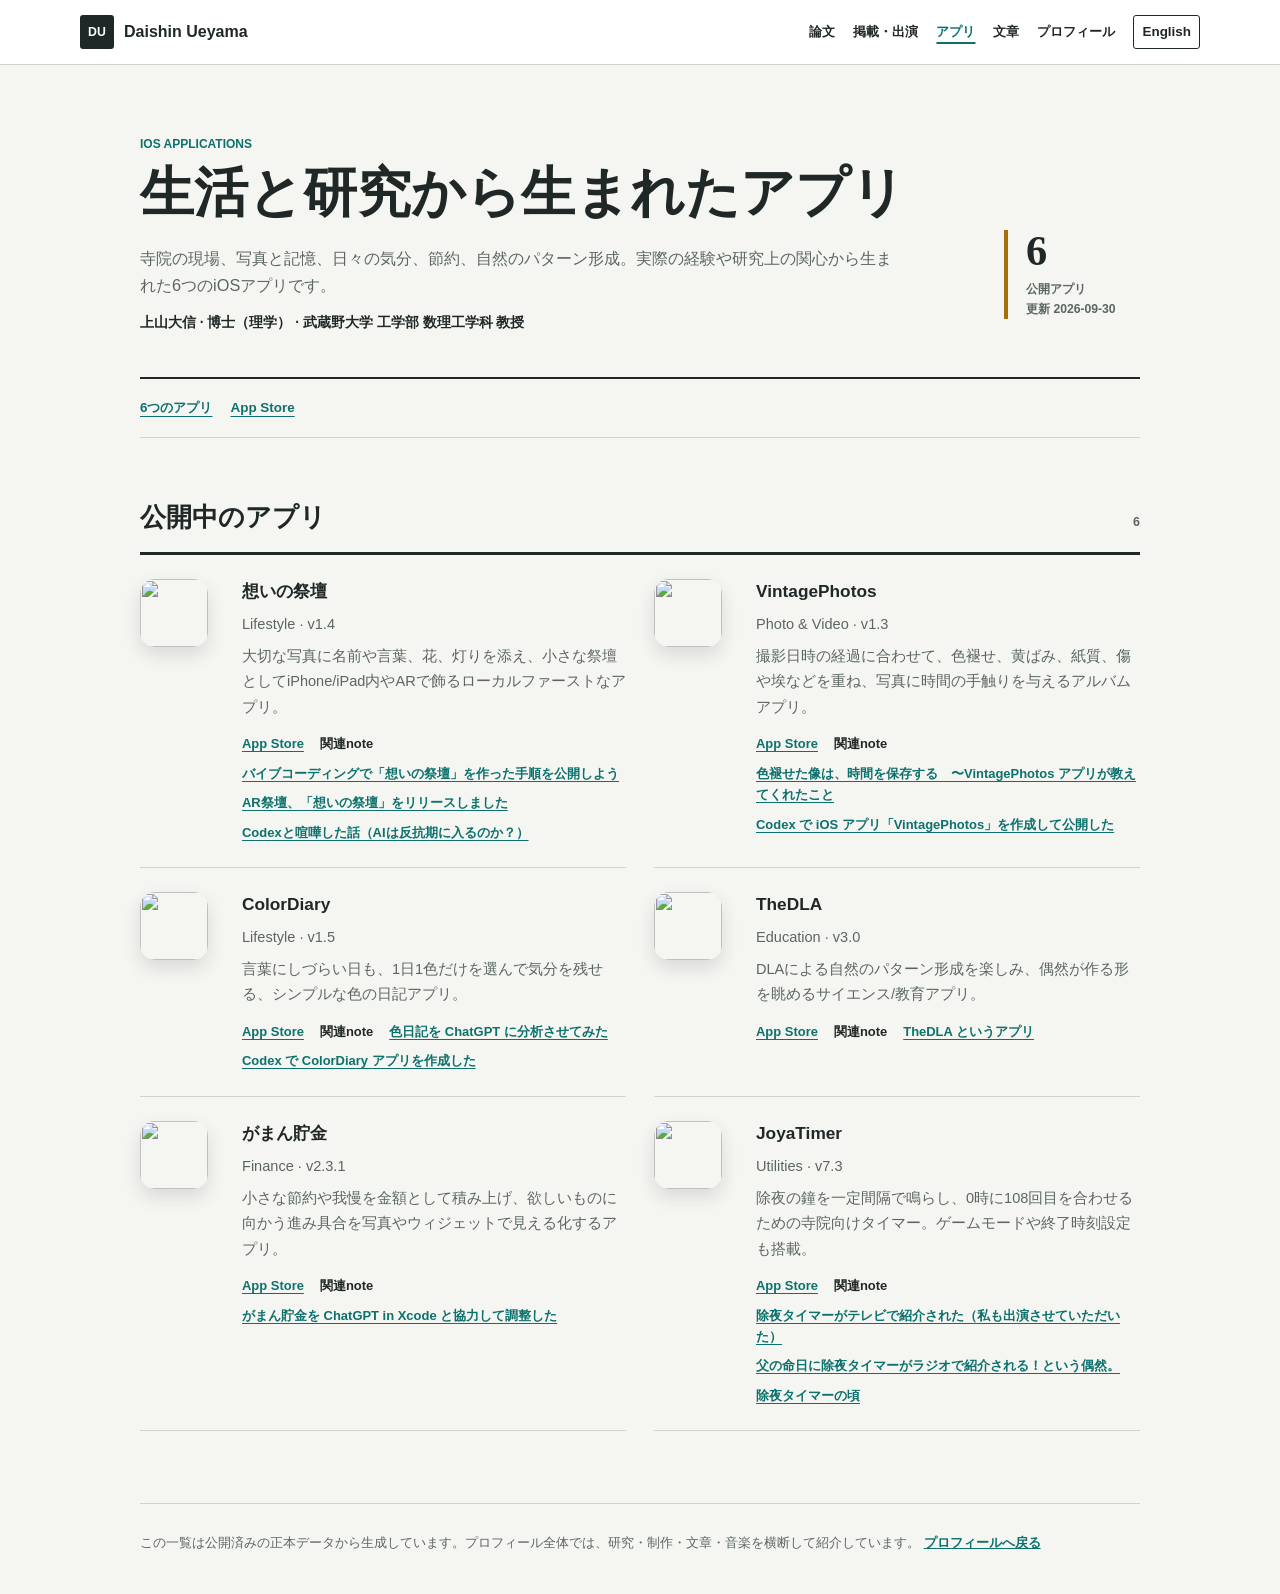
==== apps/index.html @ 74739fe8 "Migrate weekly portfolio curation to dots けろ" ====
<!doctype html>
<html lang="ja">
  <head>
    <!-- Google tag (gtag.js) -->
    <script async src="https://www.googletagmanager.com/gtag/js?id=G-DXZ9TCE8WX"></script>
    <script>
      window.dataLayer = window.dataLayer || [];
      function gtag() { dataLayer.push(arguments); }
      gtag("js", new Date());
      gtag("config", "G-DXZ9TCE8WX");
    </script>
    <meta charset="utf-8">
    <meta name="viewport" content="width=device-width, initial-scale=1">
    <title>上山大信のiOSアプリ | Apps</title>
    <meta name="description" content="想いの祭壇、VintagePhotos、ColorDiary、TheDLA、がまん貯金、JoyaTimer。上山大信が公開する6つのiOSアプリと関連note記事。">
    <meta name="robots" content="index,follow,max-image-preview:large">
    <meta name="color-scheme" content="light">
    <link rel="canonical" href="https://dueyama.github.io/apps/">
    <link rel="alternate" hreflang="ja" href="https://dueyama.github.io/apps/">
    <link rel="alternate" hreflang="en" href="https://dueyama.github.io/en/apps/">
    <link rel="alternate" hreflang="x-default" href="https://dueyama.github.io/en/apps/">
    <link rel="shortcut icon" href="../favicon.ico">
    <link rel="icon" type="image/png" sizes="32x32" href="../assets/icons/favicon-32.png">
    <link rel="apple-touch-icon" sizes="180x180" href="../assets/icons/apple-touch-icon.png">
    <link rel="stylesheet" href="../search-pages.css?v=20260901-search-3">
    <meta property="og:type" content="website">
    <meta property="og:site_name" content="Daishin Ueyama">
    <meta property="og:title" content="上山大信のiOSアプリ | Apps">
    <meta property="og:description" content="想いの祭壇、VintagePhotos、ColorDiary、TheDLA、がまん貯金、JoyaTimer。上山大信が公開する6つのiOSアプリと関連note記事。">
    <meta property="og:url" content="https://dueyama.github.io/apps/">
    <meta property="og:image" content="https://dueyama.github.io/assets/profile/dueyama-twitter.jpg">
    <meta property="og:locale" content="ja_JP">
    <meta name="twitter:card" content="summary">
    <meta name="twitter:site" content="@dueyama">
    <meta name="twitter:title" content="上山大信のiOSアプリ | Apps">
    <meta name="twitter:description" content="想いの祭壇、VintagePhotos、ColorDiary、TheDLA、がまん貯金、JoyaTimer。上山大信が公開する6つのiOSアプリと関連note記事。">
    <meta name="twitter:image" content="https://dueyama.github.io/assets/profile/dueyama-twitter.jpg">
    <script type="application/ld+json">
{
  "@context": "https://schema.org",
  "@graph": [
    {
      "@type": "CollectionPage",
      "@id": "https://dueyama.github.io/apps/#page",
      "url": "https://dueyama.github.io/apps/",
      "name": "上山大信のiOSアプリ | Apps",
      "description": "想いの祭壇、VintagePhotos、ColorDiary、TheDLA、がまん貯金、JoyaTimer。上山大信が公開する6つのiOSアプリと関連note記事。",
      "inLanguage": "ja",
      "dateModified": "2026-09-30T00:00:00+09:00",
      "isPartOf": {
        "@id": "https://dueyama.github.io/#website"
      },
      "about": {
        "@id": "https://dueyama.github.io/#daishin-ueyama"
      },
      "mainEntity": {
        "@id": "https://dueyama.github.io/apps/#collection"
      }
    },
    {
      "@type": "BreadcrumbList",
      "itemListElement": [
        {
          "@type": "ListItem",
          "position": 1,
          "name": "プロフィール",
          "item": "https://dueyama.github.io/"
        },
        {
          "@type": "ListItem",
          "position": 2,
          "name": "生活と研究から生まれたアプリ",
          "item": "https://dueyama.github.io/apps/"
        }
      ]
    },
    {
      "@type": "ItemList",
      "@id": "https://dueyama.github.io/apps/#collection",
      "numberOfItems": 6,
      "itemListElement": [
        {
          "@type": "ListItem",
          "position": 1,
          "item": {
            "@type": "SoftwareApplication",
            "name": "想いの祭壇",
            "url": "https://apps.apple.com/jp/app/%E6%83%B3%E3%81%84%E3%81%AE%E7%A5%AD%E5%A3%87/id6770172873?uo=4",
            "description": "大切な写真に名前や言葉、花、灯りを添え、小さな祭壇としてiPhone/iPad内やARで飾るローカルファーストなアプリ。",
            "applicationCategory": "Lifestyle",
            "operatingSystem": "iOS, iPadOS"
          }
        },
        {
          "@type": "ListItem",
          "position": 2,
          "item": {
            "@type": "SoftwareApplication",
            "name": "VintagePhotos",
            "url": "https://apps.apple.com/jp/app/vintagephotos/id6759186598?uo=4",
            "description": "撮影日時の経過に合わせて、色褪せ、黄ばみ、紙質、傷や埃などを重ね、写真に時間の手触りを与えるアルバムアプリ。",
            "applicationCategory": "Photo & Video",
            "operatingSystem": "iOS, iPadOS"
          }
        },
        {
          "@type": "ListItem",
          "position": 3,
          "item": {
            "@type": "SoftwareApplication",
            "name": "ColorDiary",
            "url": "https://apps.apple.com/jp/app/colordiary/id6759371114?uo=4",
            "description": "言葉にしづらい日も、1日1色だけを選んで気分を残せる、シンプルな色の日記アプリ。",
            "applicationCategory": "Lifestyle",
            "operatingSystem": "iOS, iPadOS"
          }
        },
        {
          "@type": "ListItem",
          "position": 4,
          "item": {
            "@type": "SoftwareApplication",
            "name": "TheDLA",
            "url": "https://apps.apple.com/jp/app/thedla/id506499656?uo=4",
            "description": "DLAによる自然のパターン形成を楽しみ、偶然が作る形を眺めるサイエンス/教育アプリ。",
            "applicationCategory": "Education",
            "operatingSystem": "iOS, iPadOS"
          }
        },
        {
          "@type": "ListItem",
          "position": 5,
          "item": {
            "@type": "SoftwareApplication",
            "name": "がまん貯金",
            "url": "https://apps.apple.com/jp/app/%E3%81%8C%E3%81%BE%E3%82%93%E8%B2%AF%E9%87%91/id1434223708?uo=4",
            "description": "小さな節約や我慢を金額として積み上げ、欲しいものに向かう進み具合を写真やウィジェットで見える化するアプリ。",
            "applicationCategory": "Finance",
            "operatingSystem": "iOS, iPadOS"
          }
        },
        {
          "@type": "ListItem",
          "position": 6,
          "item": {
            "@type": "SoftwareApplication",
            "name": "JoyaTimer",
            "url": "https://apps.apple.com/jp/app/joyatimer/id495395194?uo=4",
            "description": "除夜の鐘を一定間隔で鳴らし、0時に108回目を合わせるための寺院向けタイマー。ゲームモードや終了時刻設定も搭載。",
            "applicationCategory": "Utilities",
            "operatingSystem": "iOS, iPadOS"
          }
        }
      ]
    }
  ]
}
    </script>
  </head>
  <body>
    <a class="skip-link" href="#main">本文へ移動</a>
    <header class="index-header">
      <nav class="index-nav" aria-label="公開物ナビゲーション">
        <a class="index-brand" href="../"><span class="index-brand-mark" aria-hidden="true">DU</span><span>Daishin Ueyama</span></a>
        <div class="index-nav-links"><a href="../publications/">論文</a><a href="../press/">掲載・出演</a><a href="../apps/" aria-current="page">アプリ</a><a href="../writing/">文章</a><a class="index-home-link" href="../">プロフィール</a><a class="index-language" href="../en/apps/">English</a></div>
      </nav>
    </header>
    <main class="index-main" id="main">
      <header class="index-hero">
        <div>
          <p class="index-eyebrow">iOS Applications</p>
          <h1>生活と研究から生まれたアプリ</h1>
          <p class="index-lead">寺院の現場、写真と記憶、日々の気分、節約、自然のパターン形成。実際の経験や研究上の関心から生まれた6つのiOSアプリです。</p>
          <p class="index-owner">上山大信 · 博士（理学） · 武蔵野大学 工学部 数理工学科 教授</p>
        </div>
        <p class="index-count"><strong>6</strong><span>公開アプリ<br>更新 2026-09-30</span></p>
      </header>
      <nav class="index-jump" aria-label="ページ内リンク"><a href="#all-apps">6つのアプリ</a><a href="https://apps.apple.com/jp/developer/daishin-ueyama/id495395197">App Store</a></nav>
      <div class="index-content"><section class="index-group" id="all-apps"><header class="group-heading"><h2>公開中のアプリ</h2><span>6</span></header><ol class="index-list app-list">
            <li class="index-entry app-entry">
              <img class="app-icon" src="https://is1-ssl.mzstatic.com/image/thumb/Purple221/v4/b6/6a/ef/b66aef53-d843-48b5-4963-f162dcc1b55d/icon-0-0-1x_U007epad-0-1-sRGB-85-220.png/100x100bb.jpg" alt="" width="68" height="68" loading="lazy">
              <article class="entry-body">
                <h3><a href="https://apps.apple.com/jp/app/%E6%83%B3%E3%81%84%E3%81%AE%E7%A5%AD%E5%A3%87/id6770172873?uo=4">想いの祭壇</a></h3>
                <p class="entry-detail">Lifestyle · v1.4</p>
                <p class="entry-summary">大切な写真に名前や言葉、花、灯りを添え、小さな祭壇としてiPhone/iPad内やARで飾るローカルファーストなアプリ。</p>
                <ul class="entry-actions"><li><a href="https://apps.apple.com/jp/app/%E6%83%B3%E3%81%84%E3%81%AE%E7%A5%AD%E5%A3%87/id6770172873?uo=4">App Store</a></li><li>関連note</li><li><a href="https://note.com/daishin_ueyama/n/n82e538b62e32">バイブコーディングで「想いの祭壇」を作った手順を公開しよう</a></li><li><a href="https://note.com/daishin_ueyama/n/n3b7febf86439">AR祭壇、「想いの祭壇」をリリースしました</a></li><li><a href="https://note.com/daishin_ueyama/n/na43a81b44255">Codexと喧嘩した話（AIは反抗期に入るのか？）</a></li></ul>
              </article>
            </li>
            <li class="index-entry app-entry">
              <img class="app-icon" src="https://is1-ssl.mzstatic.com/image/thumb/Purple211/v4/a9/2c/a8/a92ca8ef-31f8-dab2-0e7b-8f30edb10635/Icon-0-0-1x_U007epad-0-1-sRGB-85-220.png/100x100bb.jpg" alt="" width="68" height="68" loading="lazy">
              <article class="entry-body">
                <h3><a href="https://apps.apple.com/jp/app/vintagephotos/id6759186598?uo=4">VintagePhotos</a></h3>
                <p class="entry-detail">Photo &amp; Video · v1.3</p>
                <p class="entry-summary">撮影日時の経過に合わせて、色褪せ、黄ばみ、紙質、傷や埃などを重ね、写真に時間の手触りを与えるアルバムアプリ。</p>
                <ul class="entry-actions"><li><a href="https://apps.apple.com/jp/app/vintagephotos/id6759186598?uo=4">App Store</a></li><li>関連note</li><li><a href="https://note.com/daishin_ueyama/n/na47555eedf1b">色褪せた像は、時間を保存する　〜VintagePhotos アプリが教えてくれたこと</a></li><li><a href="https://note.com/daishin_ueyama/n/n7c76212591ed">Codex で iOS アプリ「VintagePhotos」を作成して公開した</a></li></ul>
              </article>
            </li>
            <li class="index-entry app-entry">
              <img class="app-icon" src="https://is1-ssl.mzstatic.com/image/thumb/Purple211/v4/2a/fc/bf/2afcbf76-d89a-c01f-f6f9-d0d47ec75542/Icon-0-0-1x_U007ephone-0-1-sRGB-85-220.png/100x100bb.jpg" alt="" width="68" height="68" loading="lazy">
              <article class="entry-body">
                <h3><a href="https://apps.apple.com/jp/app/colordiary/id6759371114?uo=4">ColorDiary</a></h3>
                <p class="entry-detail">Lifestyle · v1.5</p>
                <p class="entry-summary">言葉にしづらい日も、1日1色だけを選んで気分を残せる、シンプルな色の日記アプリ。</p>
                <ul class="entry-actions"><li><a href="https://apps.apple.com/jp/app/colordiary/id6759371114?uo=4">App Store</a></li><li>関連note</li><li><a href="https://note.com/daishin_ueyama/n/nd2b01600b375">色日記を ChatGPT に分析させてみた</a></li><li><a href="https://note.com/daishin_ueyama/n/nd6d08f731a48">Codex で ColorDiary アプリを作成した</a></li></ul>
              </article>
            </li>
            <li class="index-entry app-entry">
              <img class="app-icon" src="https://is1-ssl.mzstatic.com/image/thumb/Purple211/v4/73/a8/1d/73a81d26-331c-f5c2-6f5d-1b4505779345/TheDLAIcon-0-0-1x_U007epad-0-1-sRGB-85-220.png/100x100bb.jpg" alt="" width="68" height="68" loading="lazy">
              <article class="entry-body">
                <h3><a href="https://apps.apple.com/jp/app/thedla/id506499656?uo=4">TheDLA</a></h3>
                <p class="entry-detail">Education · v3.0</p>
                <p class="entry-summary">DLAによる自然のパターン形成を楽しみ、偶然が作る形を眺めるサイエンス/教育アプリ。</p>
                <ul class="entry-actions"><li><a href="https://apps.apple.com/jp/app/thedla/id506499656?uo=4">App Store</a></li><li>関連note</li><li><a href="https://note.com/daishin_ueyama/n/n79977cfb66d3">TheDLA というアプリ</a></li></ul>
              </article>
            </li>
            <li class="index-entry app-entry">
              <img class="app-icon" src="https://is1-ssl.mzstatic.com/image/thumb/Purple211/v4/ae/d0/48/aed048a6-d3ce-c057-b118-0dc5aced782f/Icon-0-0-1x_U007ephone-0-1-sRGB-85-220.png/100x100bb.jpg" alt="" width="68" height="68" loading="lazy">
              <article class="entry-body">
                <h3><a href="https://apps.apple.com/jp/app/%E3%81%8C%E3%81%BE%E3%82%93%E8%B2%AF%E9%87%91/id1434223708?uo=4">がまん貯金</a></h3>
                <p class="entry-detail">Finance · v2.3.1</p>
                <p class="entry-summary">小さな節約や我慢を金額として積み上げ、欲しいものに向かう進み具合を写真やウィジェットで見える化するアプリ。</p>
                <ul class="entry-actions"><li><a href="https://apps.apple.com/jp/app/%E3%81%8C%E3%81%BE%E3%82%93%E8%B2%AF%E9%87%91/id1434223708?uo=4">App Store</a></li><li>関連note</li><li><a href="https://note.com/daishin_ueyama/n/n096a9420d8de">がまん貯金を ChatGPT in Xcode と協力して調整した</a></li></ul>
              </article>
            </li>
            <li class="index-entry app-entry">
              <img class="app-icon" src="https://is1-ssl.mzstatic.com/image/thumb/Purple211/v4/38/37/47/38374787-36f9-3853-4c1c-126cd3ba6102/JoyaTimerIcon-0-0-1x_U007epad-0-1-sRGB-85-220.png/100x100bb.jpg" alt="" width="68" height="68" loading="lazy">
              <article class="entry-body">
                <h3><a href="https://apps.apple.com/jp/app/joyatimer/id495395194?uo=4">JoyaTimer</a></h3>
                <p class="entry-detail">Utilities · v7.3</p>
                <p class="entry-summary">除夜の鐘を一定間隔で鳴らし、0時に108回目を合わせるための寺院向けタイマー。ゲームモードや終了時刻設定も搭載。</p>
                <ul class="entry-actions"><li><a href="https://apps.apple.com/jp/app/joyatimer/id495395194?uo=4">App Store</a></li><li>関連note</li><li><a href="https://note.com/daishin_ueyama/n/n2604ac1bb183">除夜タイマーがテレビで紹介された（私も出演させていただいた）</a></li><li><a href="https://note.com/daishin_ueyama/n/n0249114826bd">父の命日に除夜タイマーがラジオで紹介される！という偶然。</a></li><li><a href="https://note.com/daishin_ueyama/n/n0b44d8f33c35">除夜タイマーの頃</a></li></ul>
              </article>
            </li></ol></section>
      </div>
      <footer class="index-footer"><p>この一覧は公開済みの正本データから生成しています。プロフィール全体では、研究・制作・文章・音楽を横断して紹介しています。 <a href="../">プロフィールへ戻る</a></p></footer>
    </main>
  </body>
</html>
---- search-pages.css ----
:root {
  color-scheme: light;
  --paper: #ffffff;
  --ground: #f5f6f2;
  --ink: #202827;
  --muted: #5b6663;
  --line: #ced5d1;
  --teal: #0d716d;
  --teal-soft: #dcefed;
  --gold: #a76f0b;
  --gold-soft: #f8edcf;
  --coral: #b34f3d;
  --blue: #335f89;
}

* {
  box-sizing: border-box;
}

html {
  scroll-behavior: smooth;
}

body {
  margin: 0;
  background: var(--ground);
  color: var(--ink);
  font-family: Inter, "Helvetica Neue", Arial, "Hiragino Kaku Gothic ProN", "Yu Gothic", sans-serif;
  line-height: 1.65;
}

a {
  color: inherit;
}

.skip-link {
  position: fixed;
  z-index: 100;
  top: 8px;
  left: 8px;
  transform: translateY(-160%);
  border-radius: 3px;
  padding: 8px 12px;
  background: var(--ink);
  color: #fff;
}

.skip-link:focus {
  transform: none;
}

.index-header {
  position: sticky;
  z-index: 20;
  top: 0;
  border-bottom: 1px solid var(--line);
  background: rgba(255, 255, 255, 0.96);
}

.index-nav {
  display: flex;
  width: min(100% - 40px, 1120px);
  min-height: 64px;
  margin: 0 auto;
  align-items: center;
  justify-content: space-between;
  gap: 24px;
}

.index-brand {
  display: inline-flex;
  align-items: center;
  gap: 10px;
  font-weight: 900;
  text-decoration: none;
}

.index-brand-mark {
  display: inline-grid;
  width: 34px;
  height: 34px;
  place-items: center;
  border-radius: 3px;
  background: var(--ink);
  color: #fff;
  font-size: 0.77rem;
}

.index-nav-links {
  display: flex;
  min-width: 0;
  align-items: center;
  gap: 18px;
  overflow-x: auto;
  font-size: 0.84rem;
  font-weight: 800;
  scrollbar-width: none;
  white-space: nowrap;
}

.index-nav-links::-webkit-scrollbar {
  display: none;
}

.index-nav-links a {
  text-decoration: none;
}

.index-nav-links a[aria-current="page"] {
  color: var(--teal);
  text-decoration: underline;
  text-decoration-thickness: 2px;
  text-underline-offset: 6px;
}

.index-language {
  border: 1px solid var(--ink);
  border-radius: 3px;
  padding: 5px 8px;
}

.index-main {
  width: min(100% - 40px, 1000px);
  margin: 0 auto;
}

.index-hero {
  display: grid;
  grid-template-columns: minmax(0, 1fr) auto;
  gap: 36px;
  align-items: end;
  border-bottom: 2px solid var(--ink);
  padding: 70px 0 42px;
}

.index-eyebrow {
  margin: 0 0 10px;
  color: var(--teal);
  font-size: 0.75rem;
  font-weight: 900;
  text-transform: uppercase;
}

.index-hero h1 {
  max-width: 800px;
  margin: 0;
  font-family: Georgia, "Yu Mincho", serif;
  font-size: 3.35rem;
  font-weight: 700;
  line-height: 1.08;
}

.index-lead {
  max-width: 760px;
  margin: 22px 0 0;
  color: var(--muted);
  font-size: 1.02rem;
}

.index-owner {
  margin: 14px 0 0;
  color: var(--ink);
  font-size: 0.86rem;
  font-weight: 800;
}

.index-count {
  min-width: 136px;
  border-left: 4px solid var(--gold);
  padding-left: 18px;
}

.index-count strong,
.index-count span {
  display: block;
}

.index-count strong {
  font-family: Georgia, serif;
  font-size: 2.65rem;
  line-height: 1;
}

.index-count span {
  margin-top: 7px;
  color: var(--muted);
  font-size: 0.76rem;
  font-weight: 800;
}

.index-jump {
  display: flex;
  flex-wrap: wrap;
  gap: 10px 18px;
  border-bottom: 1px solid var(--line);
  padding: 18px 0;
  font-size: 0.84rem;
  font-weight: 850;
}

.index-jump a {
  color: var(--teal);
  text-underline-offset: 4px;
}

.index-content {
  padding: 20px 0 72px;
}

.index-group {
  padding-top: 38px;
}

.group-heading {
  display: flex;
  align-items: baseline;
  justify-content: space-between;
  gap: 24px;
  border-bottom: 3px solid var(--ink);
  padding-bottom: 12px;
}

.group-heading h2 {
  margin: 0;
  font-family: Georgia, "Yu Mincho", serif;
  font-size: 1.65rem;
}

.group-heading span {
  color: var(--muted);
  font-size: 0.78rem;
  font-weight: 850;
}

.index-list {
  margin: 0;
  padding: 0;
  list-style: none;
}

.index-entry {
  display: grid;
  grid-template-columns: 112px minmax(0, 1fr);
  gap: 28px;
  border-bottom: 1px solid var(--line);
  padding: 24px 0;
}

.entry-meta {
  margin: 0;
  color: var(--muted);
  font-size: 0.77rem;
  font-weight: 850;
  line-height: 1.5;
}

.entry-body {
  min-width: 0;
}

.entry-body h3 {
  margin: 0;
  font-size: 1.08rem;
  line-height: 1.45;
}

.entry-body h3 a {
  text-decoration-color: transparent;
  text-underline-offset: 4px;
}

.entry-body h3 a:hover {
  color: var(--teal);
  text-decoration-color: currentColor;
}

.entry-detail,
.entry-summary {
  margin: 8px 0 0;
  color: var(--muted);
  font-size: 0.91rem;
}

.entry-summary {
  line-height: 1.75;
}

.entry-actions,
.source-links {
  display: flex;
  flex-wrap: wrap;
  gap: 8px 16px;
  margin: 13px 0 0;
  padding: 0;
  list-style: none;
  font-size: 0.81rem;
  font-weight: 850;
}

.entry-actions a,
.source-links a {
  color: var(--teal);
  text-underline-offset: 3px;
}

.press-entry {
  grid-template-columns: 120px minmax(0, 1fr);
}

.press-medium {
  display: inline-block;
  margin-top: 7px;
  border-radius: 3px;
  padding: 3px 6px;
  background: var(--teal-soft);
  color: #155e5a;
  font-size: 0.7rem;
}

.app-list {
  display: grid;
  grid-template-columns: repeat(2, minmax(0, 1fr));
  gap: 0 28px;
}

.app-entry {
  grid-template-columns: 74px minmax(0, 1fr);
}

.app-icon {
  width: 68px;
  height: 68px;
  border-radius: 15px;
  object-fit: cover;
  box-shadow: 0 8px 18px rgba(32, 40, 39, 0.13);
}

.writing-entry {
  grid-template-columns: 40px minmax(0, 1fr);
}

.writing-number {
  color: var(--coral);
  font-family: Georgia, serif;
  font-size: 1.55rem;
  font-weight: 700;
}

.writing-entry .entry-summary {
  border-left: 3px solid var(--gold);
  padding-left: 16px;
}

.index-footer {
  border-top: 1px solid var(--line);
  padding: 28px 0 40px;
  color: var(--muted);
  font-size: 0.82rem;
}

.index-footer p {
  margin: 0;
}

.index-footer a {
  color: var(--teal);
  font-weight: 850;
}

@media (max-width: 760px) {
  .index-nav {
    width: min(100% - 24px, 1120px);
    gap: 12px;
  }

  .index-brand span:last-child {
    display: none;
  }

  .index-nav-links {
    gap: 13px;
  }

  .index-nav-links a:not([aria-current="page"]):not(.index-home-link):not(.index-language) {
    display: none;
  }

  .index-main {
    width: min(100% - 28px, 1000px);
  }

  .index-hero {
    grid-template-columns: 1fr;
    gap: 22px;
    padding: 44px 0 30px;
  }

  .index-hero h1 {
    font-size: 2.35rem;
  }

  .index-count {
    display: flex;
    align-items: baseline;
    gap: 10px;
  }

  .index-count strong {
    font-size: 2rem;
  }

  .index-entry,
  .press-entry {
    grid-template-columns: 1fr;
    gap: 8px;
    padding: 20px 0;
  }

  .app-list {
    grid-template-columns: 1fr;
  }

  .app-entry {
    grid-template-columns: 66px minmax(0, 1fr);
    gap: 16px;
  }

  .writing-entry {
    grid-template-columns: 34px minmax(0, 1fr);
    gap: 12px;
  }

  .group-heading h2 {
    font-size: 1.35rem;
  }
}
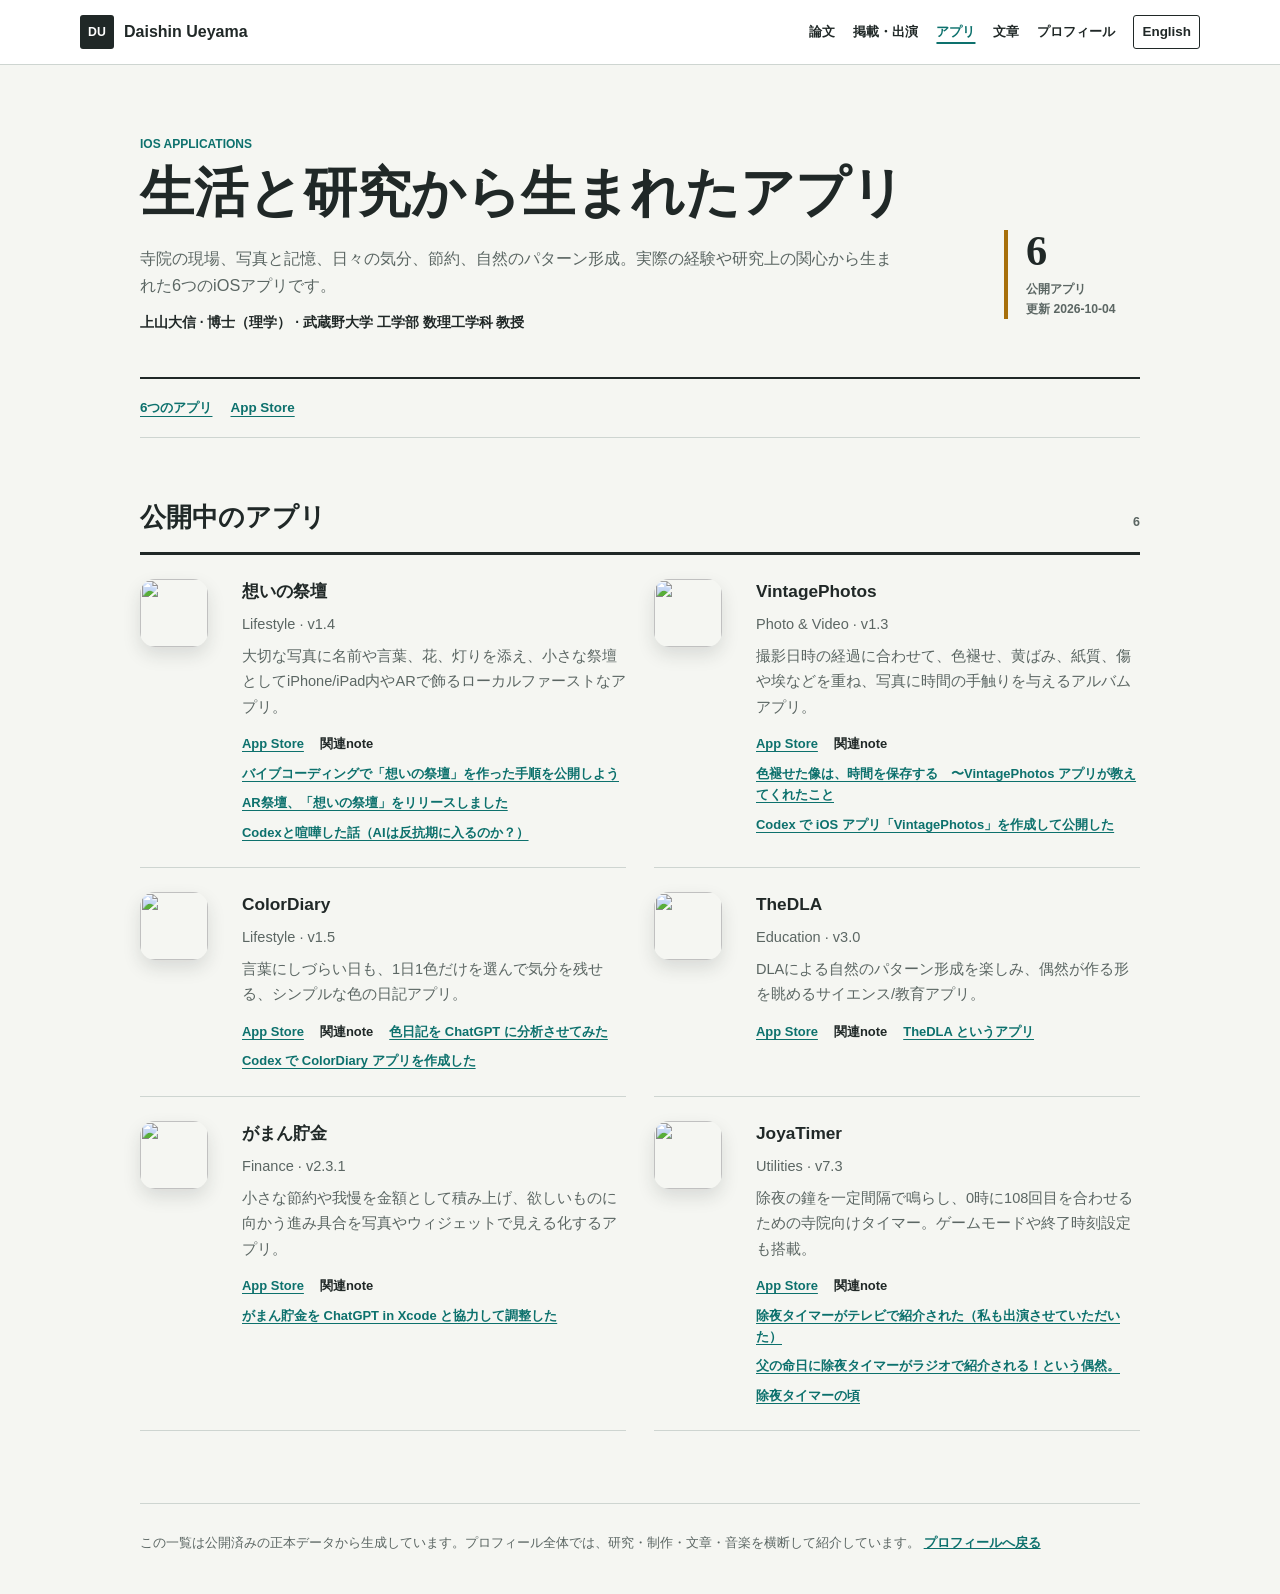
==== commit b4e8898c: "Weekly portfolio update 2026-10-04" ====
--- a/apps/index.html
+++ b/apps/index.html
@@ -46,7 +46,7 @@
       "name": "上山大信のiOSアプリ | Apps",
       "description": "想いの祭壇、VintagePhotos、ColorDiary、TheDLA、がまん貯金、JoyaTimer。上山大信が公開する6つのiOSアプリと関連note記事。",
       "inLanguage": "ja",
-      "dateModified": "2026-09-30T00:00:00+09:00",
+      "dateModified": "2026-10-04T00:00:00+09:00",
       "isPartOf": {
         "@id": "https://dueyama.github.io/#website"
       },
@@ -173,7 +173,7 @@
           <p class="index-lead">寺院の現場、写真と記憶、日々の気分、節約、自然のパターン形成。実際の経験や研究上の関心から生まれた6つのiOSアプリです。</p>
           <p class="index-owner">上山大信 · 博士（理学） · 武蔵野大学 工学部 数理工学科 教授</p>
         </div>
-        <p class="index-count"><strong>6</strong><span>公開アプリ<br>更新 2026-09-30</span></p>
+        <p class="index-count"><strong>6</strong><span>公開アプリ<br>更新 2026-10-04</span></p>
       </header>
       <nav class="index-jump" aria-label="ページ内リンク"><a href="#all-apps">6つのアプリ</a><a href="https://apps.apple.com/jp/developer/daishin-ueyama/id495395197">App Store</a></nav>
       <div class="index-content"><section class="index-group" id="all-apps"><header class="group-heading"><h2>公開中のアプリ</h2><span>6</span></header><ol class="index-list app-list">
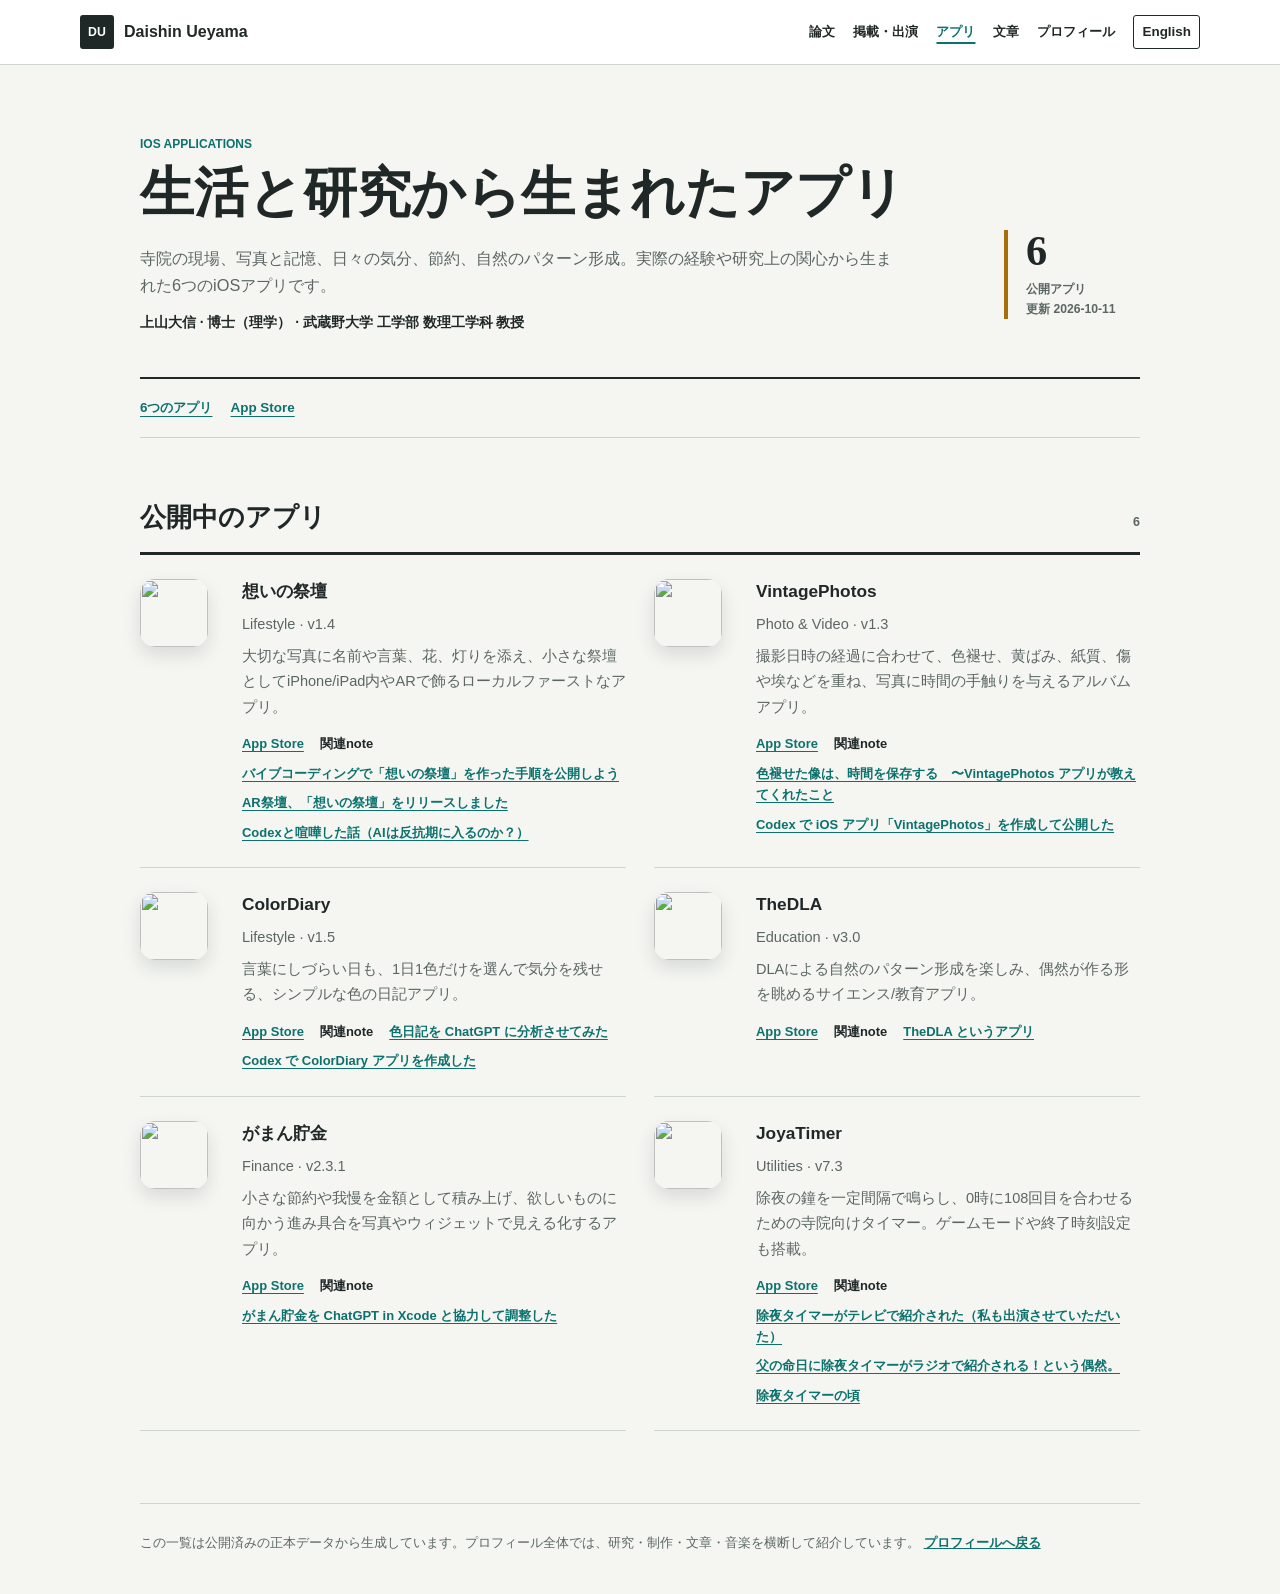
==== commit 697e1161: "Update weekly portfolio for October 12–18, 2026" ====
--- a/apps/index.html
+++ b/apps/index.html
@@ -46,7 +46,7 @@
       "name": "上山大信のiOSアプリ | Apps",
       "description": "想いの祭壇、VintagePhotos、ColorDiary、TheDLA、がまん貯金、JoyaTimer。上山大信が公開する6つのiOSアプリと関連note記事。",
       "inLanguage": "ja",
-      "dateModified": "2026-10-04T00:00:00+09:00",
+      "dateModified": "2026-10-11T00:00:00+09:00",
       "isPartOf": {
         "@id": "https://dueyama.github.io/#website"
       },
@@ -173,7 +173,7 @@
           <p class="index-lead">寺院の現場、写真と記憶、日々の気分、節約、自然のパターン形成。実際の経験や研究上の関心から生まれた6つのiOSアプリです。</p>
           <p class="index-owner">上山大信 · 博士（理学） · 武蔵野大学 工学部 数理工学科 教授</p>
         </div>
-        <p class="index-count"><strong>6</strong><span>公開アプリ<br>更新 2026-10-04</span></p>
+        <p class="index-count"><strong>6</strong><span>公開アプリ<br>更新 2026-10-11</span></p>
       </header>
       <nav class="index-jump" aria-label="ページ内リンク"><a href="#all-apps">6つのアプリ</a><a href="https://apps.apple.com/jp/developer/daishin-ueyama/id495395197">App Store</a></nav>
       <div class="index-content"><section class="index-group" id="all-apps"><header class="group-heading"><h2>公開中のアプリ</h2><span>6</span></header><ol class="index-list app-list">
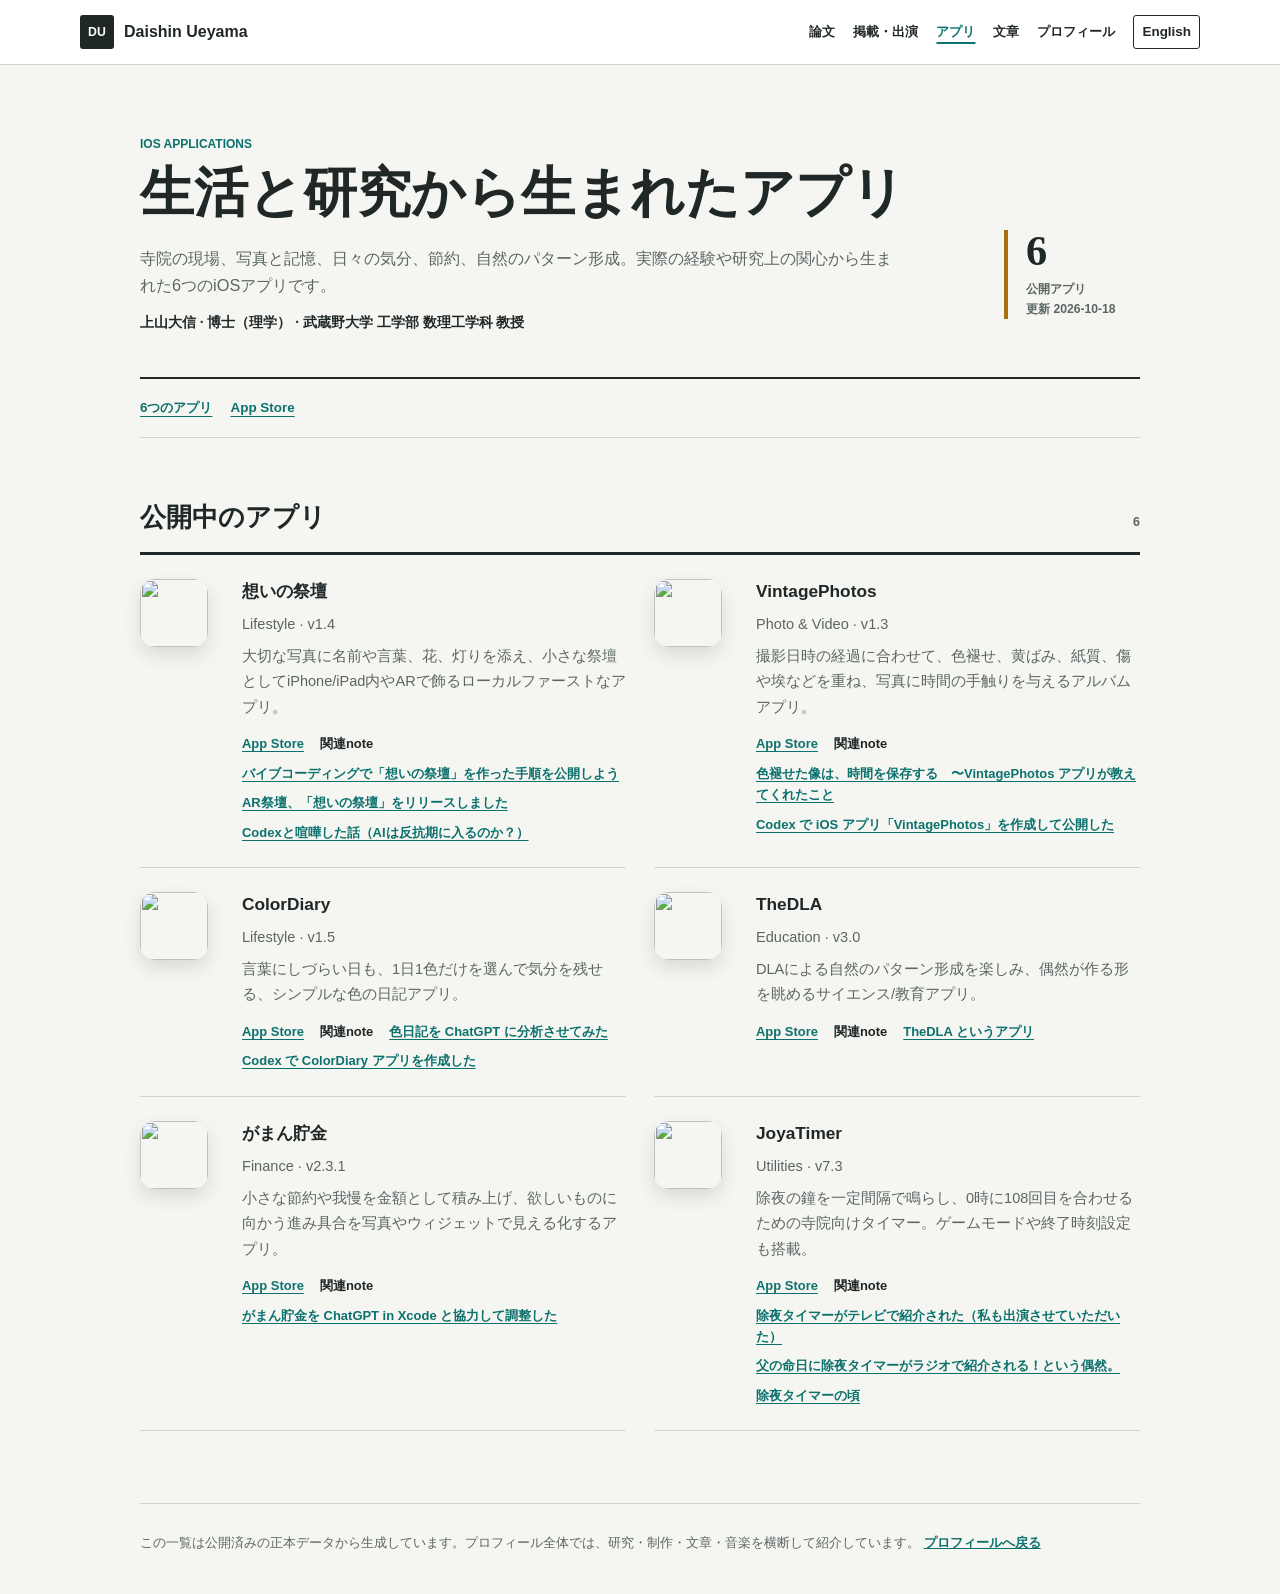
==== commit 2d9eac86: "Update weekly portfolio for October 19–25, 2026" ====
--- a/apps/index.html
+++ b/apps/index.html
@@ -46,7 +46,7 @@
       "name": "上山大信のiOSアプリ | Apps",
       "description": "想いの祭壇、VintagePhotos、ColorDiary、TheDLA、がまん貯金、JoyaTimer。上山大信が公開する6つのiOSアプリと関連note記事。",
       "inLanguage": "ja",
-      "dateModified": "2026-10-11T00:00:00+09:00",
+      "dateModified": "2026-10-18T00:00:00+09:00",
       "isPartOf": {
         "@id": "https://dueyama.github.io/#website"
       },
@@ -173,7 +173,7 @@
           <p class="index-lead">寺院の現場、写真と記憶、日々の気分、節約、自然のパターン形成。実際の経験や研究上の関心から生まれた6つのiOSアプリです。</p>
           <p class="index-owner">上山大信 · 博士（理学） · 武蔵野大学 工学部 数理工学科 教授</p>
         </div>
-        <p class="index-count"><strong>6</strong><span>公開アプリ<br>更新 2026-10-11</span></p>
+        <p class="index-count"><strong>6</strong><span>公開アプリ<br>更新 2026-10-18</span></p>
       </header>
       <nav class="index-jump" aria-label="ページ内リンク"><a href="#all-apps">6つのアプリ</a><a href="https://apps.apple.com/jp/developer/daishin-ueyama/id495395197">App Store</a></nav>
       <div class="index-content"><section class="index-group" id="all-apps"><header class="group-heading"><h2>公開中のアプリ</h2><span>6</span></header><ol class="index-list app-list">
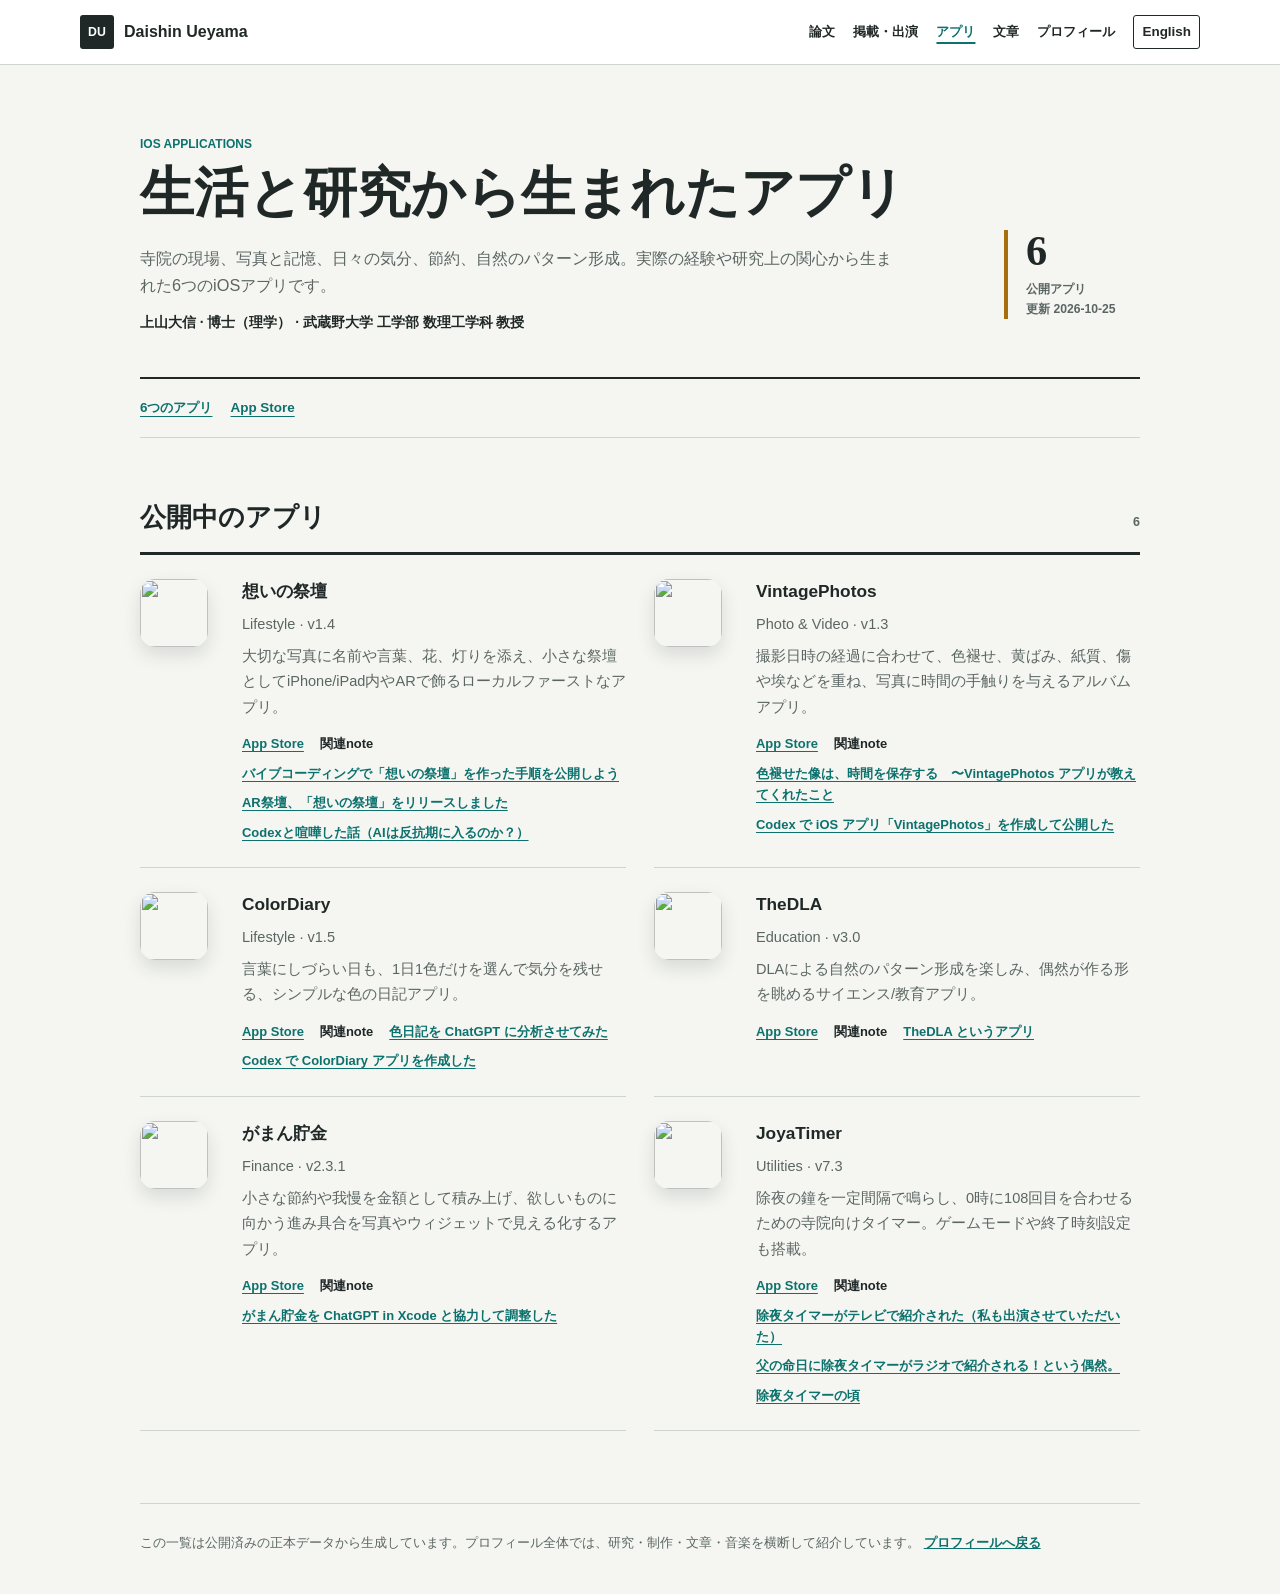
==== commit 2ab49e07: "Update weekly portfolio for October 26–November 1, 2026" ====
--- a/apps/index.html
+++ b/apps/index.html
@@ -46,7 +46,7 @@
       "name": "上山大信のiOSアプリ | Apps",
       "description": "想いの祭壇、VintagePhotos、ColorDiary、TheDLA、がまん貯金、JoyaTimer。上山大信が公開する6つのiOSアプリと関連note記事。",
       "inLanguage": "ja",
-      "dateModified": "2026-10-18T00:00:00+09:00",
+      "dateModified": "2026-10-25T00:00:00+09:00",
       "isPartOf": {
         "@id": "https://dueyama.github.io/#website"
       },
@@ -173,7 +173,7 @@
           <p class="index-lead">寺院の現場、写真と記憶、日々の気分、節約、自然のパターン形成。実際の経験や研究上の関心から生まれた6つのiOSアプリです。</p>
           <p class="index-owner">上山大信 · 博士（理学） · 武蔵野大学 工学部 数理工学科 教授</p>
         </div>
-        <p class="index-count"><strong>6</strong><span>公開アプリ<br>更新 2026-10-18</span></p>
+        <p class="index-count"><strong>6</strong><span>公開アプリ<br>更新 2026-10-25</span></p>
       </header>
       <nav class="index-jump" aria-label="ページ内リンク"><a href="#all-apps">6つのアプリ</a><a href="https://apps.apple.com/jp/developer/daishin-ueyama/id495395197">App Store</a></nav>
       <div class="index-content"><section class="index-group" id="all-apps"><header class="group-heading"><h2>公開中のアプリ</h2><span>6</span></header><ol class="index-list app-list">
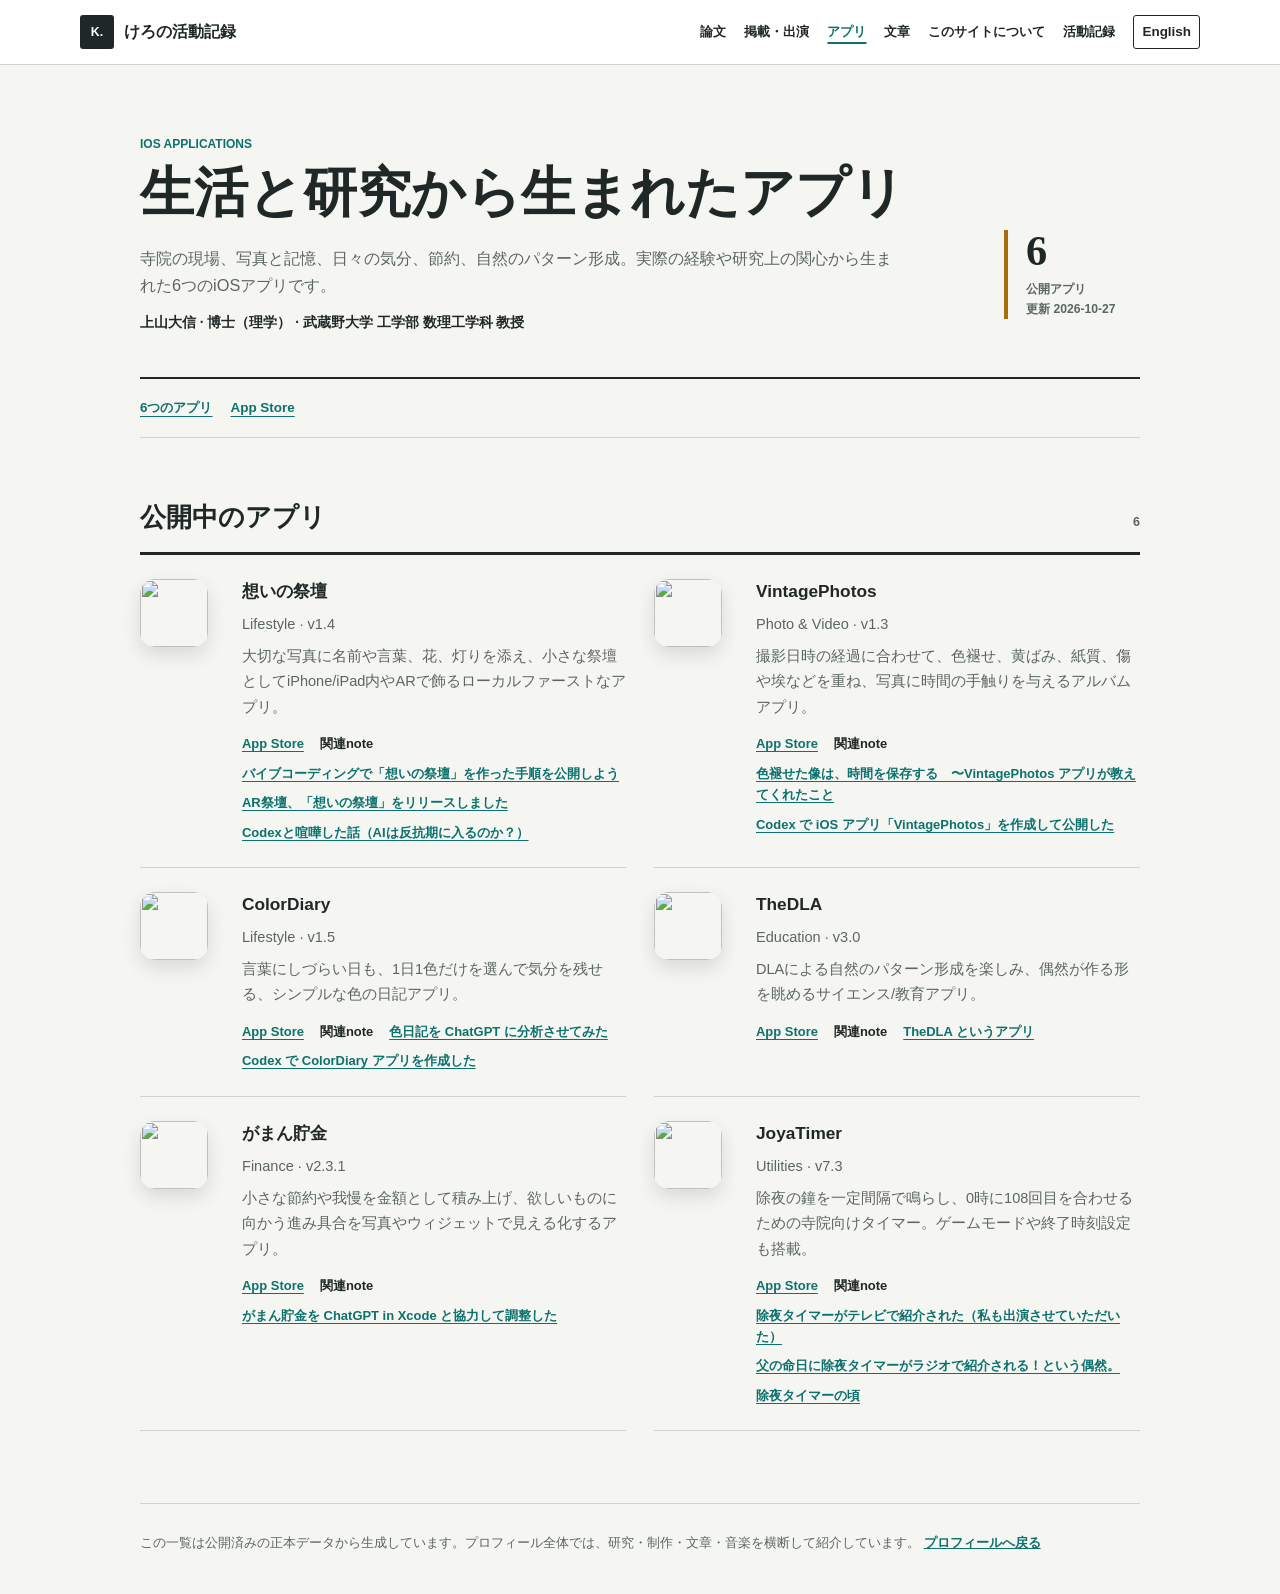
==== commit ff7a8d77: "Present the profile as Kero’s AI-edited activity journal with bilingual About pages" ====
--- a/apps/index.html
+++ b/apps/index.html
@@ -46,7 +46,7 @@
       "name": "上山大信のiOSアプリ | Apps",
       "description": "想いの祭壇、VintagePhotos、ColorDiary、TheDLA、がまん貯金、JoyaTimer。上山大信が公開する6つのiOSアプリと関連note記事。",
       "inLanguage": "ja",
-      "dateModified": "2026-10-25T00:00:00+09:00",
+      "dateModified": "2026-10-27T00:00:00+09:00",
       "isPartOf": {
         "@id": "https://dueyama.github.io/#website"
       },
@@ -63,7 +63,7 @@
         {
           "@type": "ListItem",
           "position": 1,
-          "name": "プロフィール",
+          "name": "活動記録",
           "item": "https://dueyama.github.io/"
         },
         {
@@ -161,8 +161,8 @@
     <a class="skip-link" href="#main">本文へ移動</a>
     <header class="index-header">
       <nav class="index-nav" aria-label="公開物ナビゲーション">
-        <a class="index-brand" href="../"><span class="index-brand-mark" aria-hidden="true">DU</span><span>Daishin Ueyama</span></a>
-        <div class="index-nav-links"><a href="../publications/">論文</a><a href="../press/">掲載・出演</a><a href="../apps/" aria-current="page">アプリ</a><a href="../writing/">文章</a><a class="index-home-link" href="../">プロフィール</a><a class="index-language" href="../en/apps/">English</a></div>
+        <a class="index-brand" href="../"><span class="index-brand-mark" aria-hidden="true">K.</span><span>けろの活動記録</span></a>
+        <div class="index-nav-links"><a href="../publications/">論文</a><a href="../press/">掲載・出演</a><a href="../apps/" aria-current="page">アプリ</a><a href="../writing/">文章</a><a href="../about/">このサイトについて</a><a class="index-home-link" href="../">活動記録</a><a class="index-language" href="../en/apps/">English</a></div>
       </nav>
     </header>
     <main class="index-main" id="main">
@@ -173,7 +173,7 @@
           <p class="index-lead">寺院の現場、写真と記憶、日々の気分、節約、自然のパターン形成。実際の経験や研究上の関心から生まれた6つのiOSアプリです。</p>
           <p class="index-owner">上山大信 · 博士（理学） · 武蔵野大学 工学部 数理工学科 教授</p>
         </div>
-        <p class="index-count"><strong>6</strong><span>公開アプリ<br>更新 2026-10-25</span></p>
+        <p class="index-count"><strong>6</strong><span>公開アプリ<br>更新 2026-10-27</span></p>
       </header>
       <nav class="index-jump" aria-label="ページ内リンク"><a href="#all-apps">6つのアプリ</a><a href="https://apps.apple.com/jp/developer/daishin-ueyama/id495395197">App Store</a></nav>
       <div class="index-content"><section class="index-group" id="all-apps"><header class="group-heading"><h2>公開中のアプリ</h2><span>6</span></header><ol class="index-list app-list">
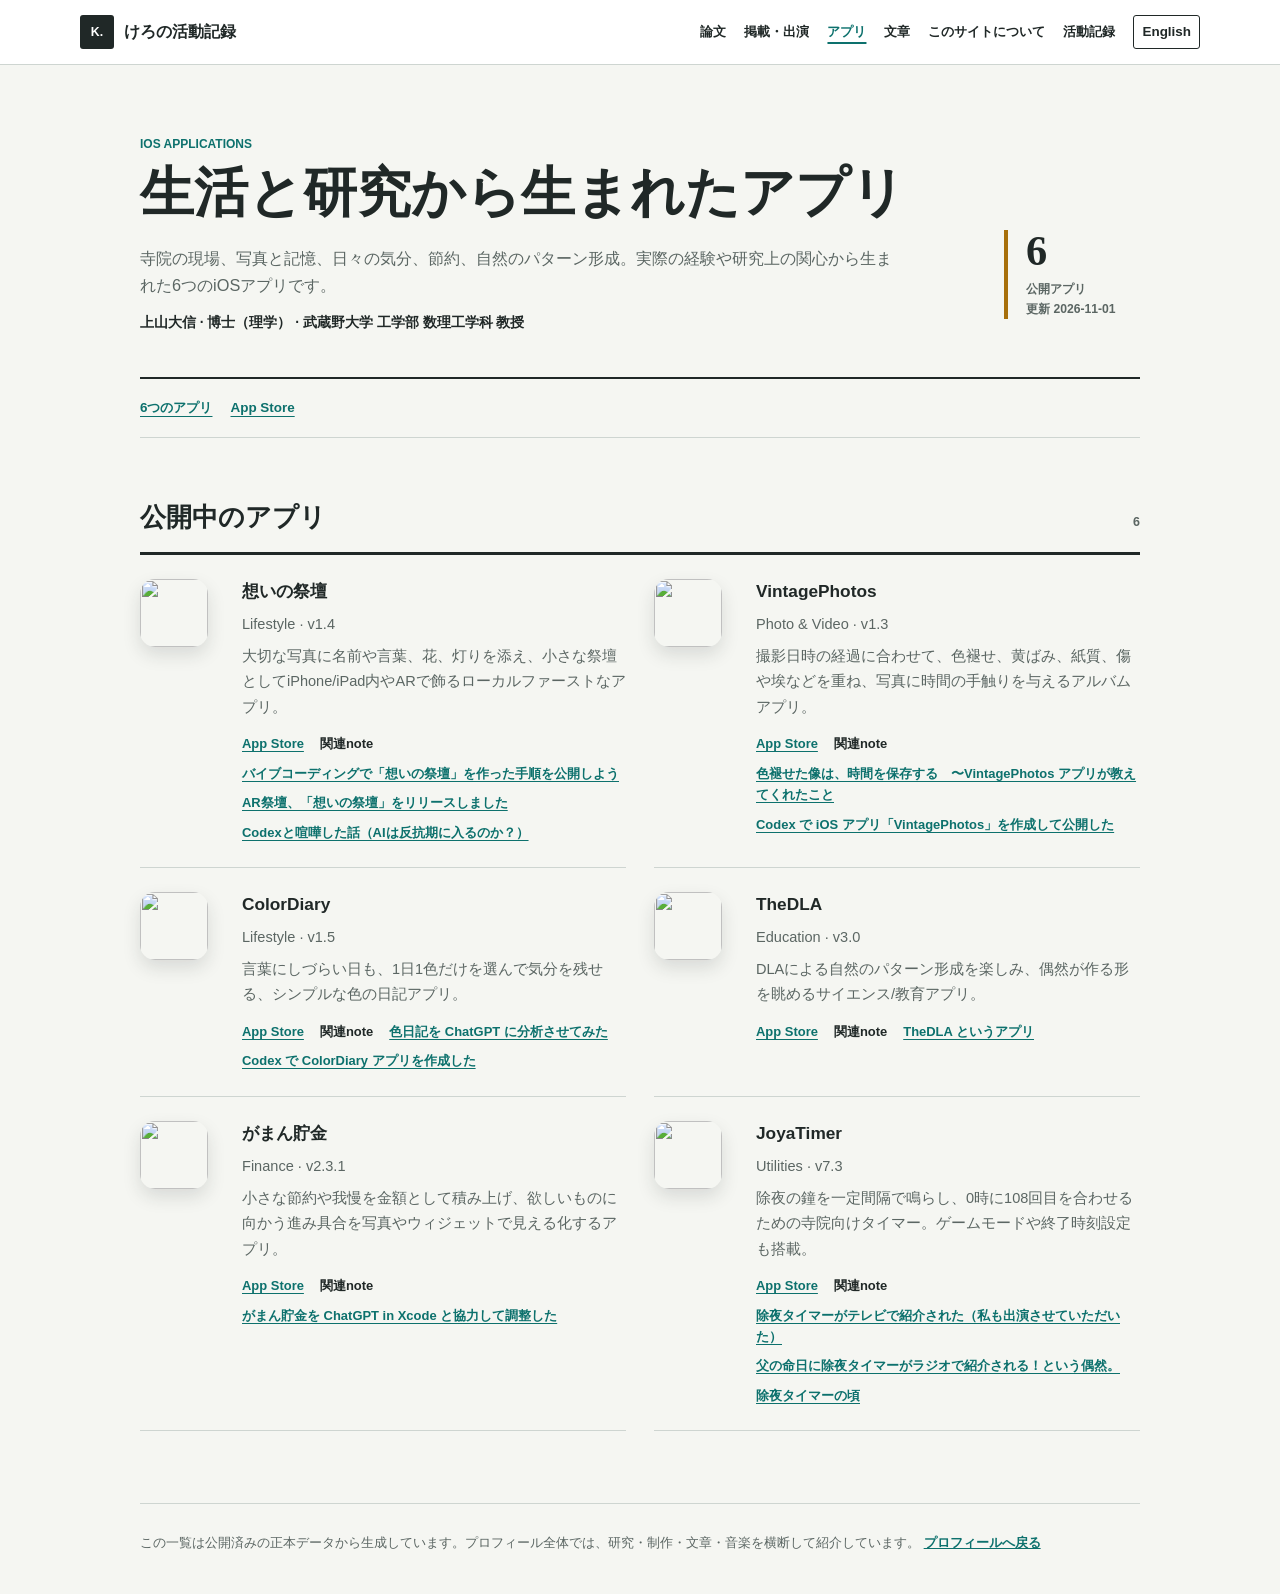
==== commit 32fc076a: "Update weekly activity journal for November 1 and November 2–8 choices" ====
--- a/apps/index.html
+++ b/apps/index.html
@@ -46,7 +46,7 @@
       "name": "上山大信のiOSアプリ | Apps",
       "description": "想いの祭壇、VintagePhotos、ColorDiary、TheDLA、がまん貯金、JoyaTimer。上山大信が公開する6つのiOSアプリと関連note記事。",
       "inLanguage": "ja",
-      "dateModified": "2026-10-27T00:00:00+09:00",
+      "dateModified": "2026-11-01T00:00:00+09:00",
       "isPartOf": {
         "@id": "https://dueyama.github.io/#website"
       },
@@ -173,7 +173,7 @@
           <p class="index-lead">寺院の現場、写真と記憶、日々の気分、節約、自然のパターン形成。実際の経験や研究上の関心から生まれた6つのiOSアプリです。</p>
           <p class="index-owner">上山大信 · 博士（理学） · 武蔵野大学 工学部 数理工学科 教授</p>
         </div>
-        <p class="index-count"><strong>6</strong><span>公開アプリ<br>更新 2026-10-27</span></p>
+        <p class="index-count"><strong>6</strong><span>公開アプリ<br>更新 2026-11-01</span></p>
       </header>
       <nav class="index-jump" aria-label="ページ内リンク"><a href="#all-apps">6つのアプリ</a><a href="https://apps.apple.com/jp/developer/daishin-ueyama/id495395197">App Store</a></nav>
       <div class="index-content"><section class="index-group" id="all-apps"><header class="group-heading"><h2>公開中のアプリ</h2><span>6</span></header><ol class="index-list app-list">
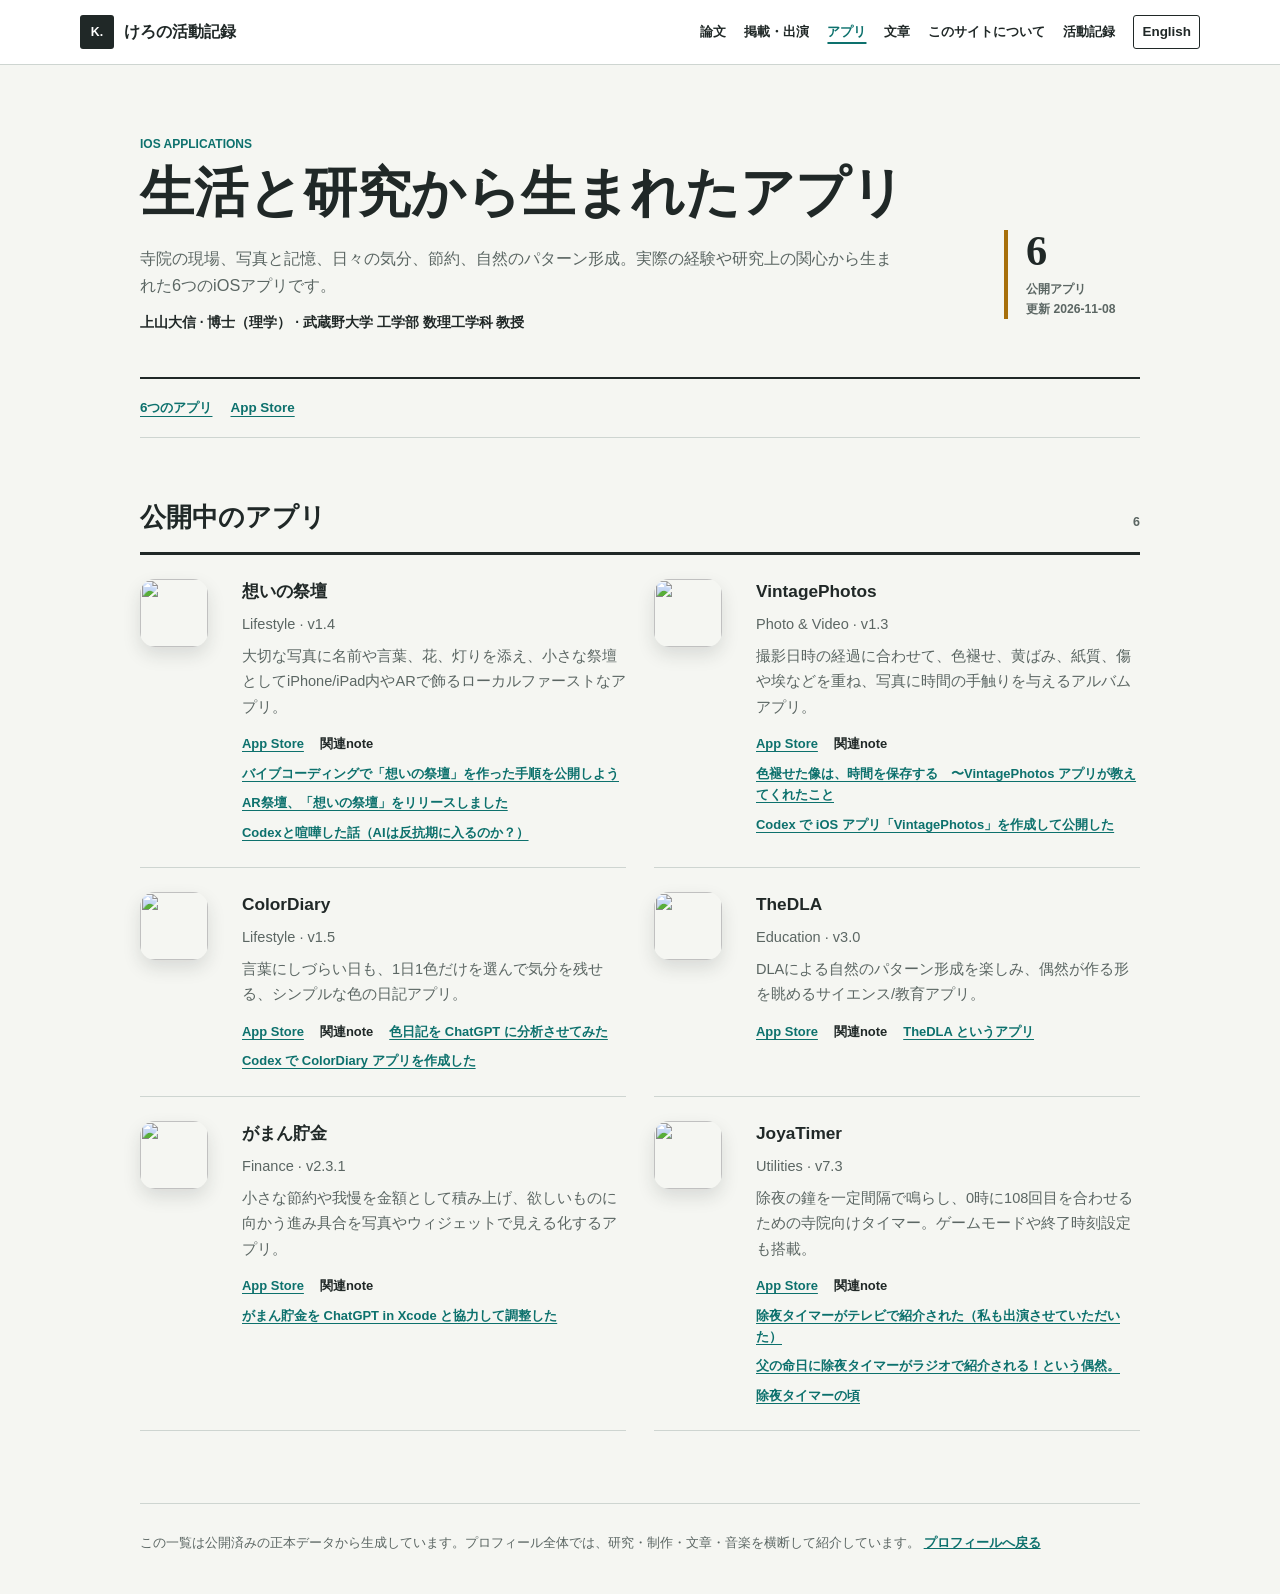
==== commit f102e556: "Update weekly activity journal for November 8 and November 9–15 choices" ====
--- a/apps/index.html
+++ b/apps/index.html
@@ -46,7 +46,7 @@
       "name": "上山大信のiOSアプリ | Apps",
       "description": "想いの祭壇、VintagePhotos、ColorDiary、TheDLA、がまん貯金、JoyaTimer。上山大信が公開する6つのiOSアプリと関連note記事。",
       "inLanguage": "ja",
-      "dateModified": "2026-11-01T00:00:00+09:00",
+      "dateModified": "2026-11-08T00:00:00+09:00",
       "isPartOf": {
         "@id": "https://dueyama.github.io/#website"
       },
@@ -173,7 +173,7 @@
           <p class="index-lead">寺院の現場、写真と記憶、日々の気分、節約、自然のパターン形成。実際の経験や研究上の関心から生まれた6つのiOSアプリです。</p>
           <p class="index-owner">上山大信 · 博士（理学） · 武蔵野大学 工学部 数理工学科 教授</p>
         </div>
-        <p class="index-count"><strong>6</strong><span>公開アプリ<br>更新 2026-11-01</span></p>
+        <p class="index-count"><strong>6</strong><span>公開アプリ<br>更新 2026-11-08</span></p>
       </header>
       <nav class="index-jump" aria-label="ページ内リンク"><a href="#all-apps">6つのアプリ</a><a href="https://apps.apple.com/jp/developer/daishin-ueyama/id495395197">App Store</a></nav>
       <div class="index-content"><section class="index-group" id="all-apps"><header class="group-heading"><h2>公開中のアプリ</h2><span>6</span></header><ol class="index-list app-list">
